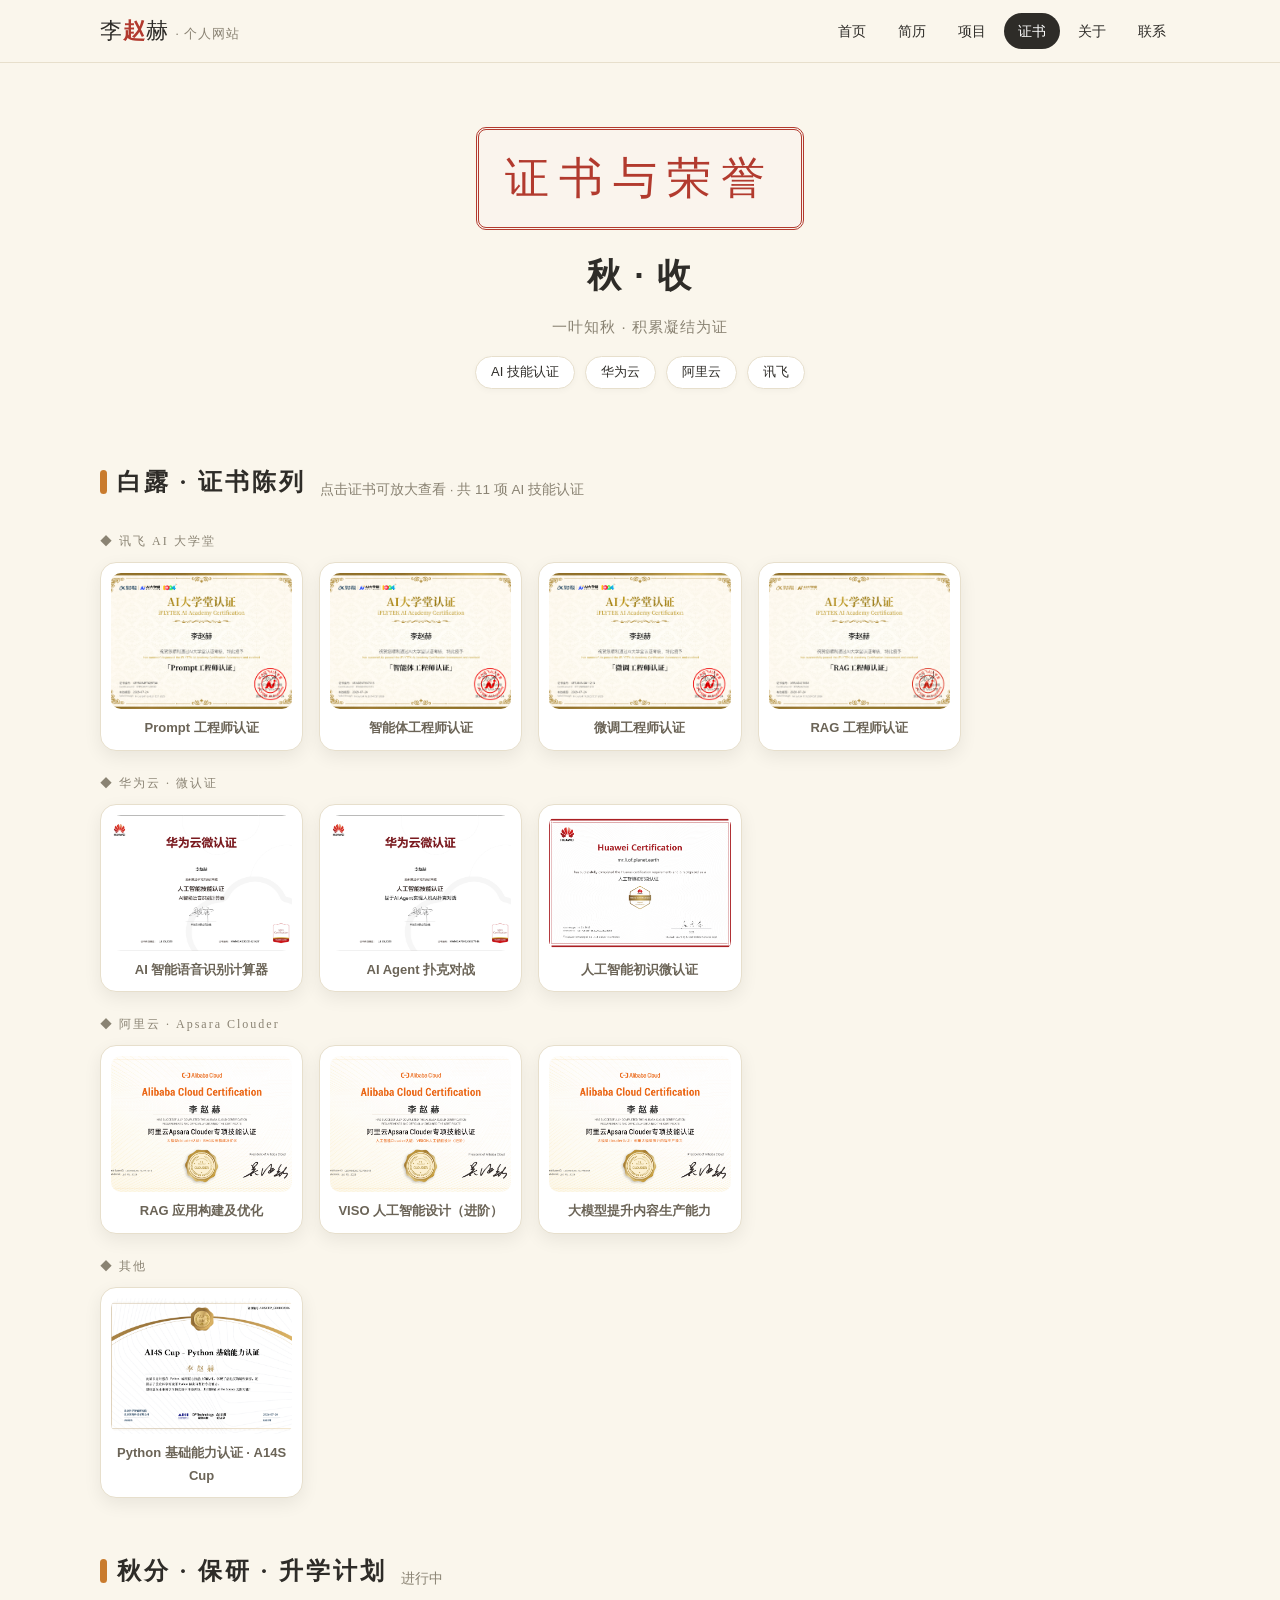
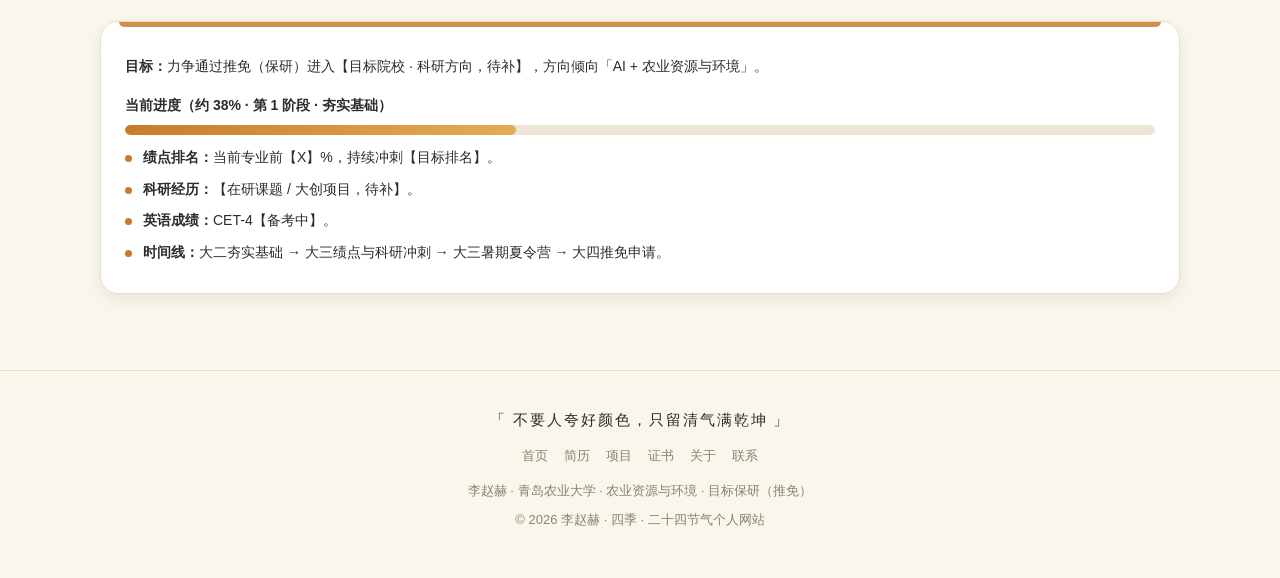
==== certificates.html @ 1468bda0 "Add files via upload" ====
<!DOCTYPE html>
<html lang="zh-CN">
<head>
<meta charset="UTF-8">
<meta name="viewport" content="width=device-width, initial-scale=1.0">
<title>证书墙 · 李赵赫 · 个人网站</title>
<link rel="stylesheet" href="assets/style.css">
<link rel="icon" href="data:image/svg+xml,<svg xmlns='http://www.w3.org/2000/svg' viewBox='0 0 100 100'><text y='.9em' font-size='90'>🌿</text></svg>">
</head>
<body class="season-autumn">
<div id="fx-box"></div>
<header class="site-header">
  <div class="site-nav">
    <a class="site-logo" href="index.html">李<b>赵</b>赫 <span style="font-size:13px;color:var(--muted);font-family:var(--kai);">· 个人网站</span></a>
    <button class="nav-toggle" aria-label="菜单">☰</button>
    <nav class="nav-links">
      <a class="nav-link" href="index.html">首页</a>
      <a class="nav-link" href="resume.html">简历</a>
      <a class="nav-link" href="projects.html">项目</a>
      <a class="nav-link" href="certificates.html">证书</a>
      <a class="nav-link" href="about.html">关于</a>
      <a class="nav-link" href="contact.html">联系</a>
    </nav>
  </div>
</header>
<main class="page">
<div class="page-hero">
    <div class="hero-stamp">证书与荣誉</div>
    <h1>秋 · 收</h1>
    <p class="hero-sub">一叶知秋 · 积累凝结为证</p>
    <div class="hero-tags"><span class="tag">AI 技能认证</span><span class="tag">华为云</span><span class="tag">阿里云</span><span class="tag">讯飞</span></div>
  </div>
      <section class="section">
        <div class="section-head"><h2 class="section-title sc-autumn">白露 · 证书陈列</h2><span class="section-sub">点击证书可放大查看 · 共 11 项 AI 技能认证</span></div>
        <p class="cert-group" style="margin-bottom:10px; font-family:var(--kai); letter-spacing:2px;">◆ 讯飞 AI 大学堂</p>
        <div class="cert-grid">
          <div class="cert-slot"><div class="cert-img" data-src="证书图片/Ai大学认证证书.png" data-name="Prompt 工程师认证 · 讯飞 AI 大学堂"><img src="证书图片/Ai大学认证证书.png" alt="Prompt 工程师认证"><span class="zoom-hint">🔍 点击放大</span></div><div class="cert-name">Prompt 工程师认证</div></div>
          <div class="cert-slot"><div class="cert-img" data-src="证书图片/Ai大学认证证书 (1).png" data-name="智能体工程师认证 · 讯飞 AI 大学堂"><img src="证书图片/Ai大学认证证书 (1).png" alt="智能体工程师认证"><span class="zoom-hint">🔍 点击放大</span></div><div class="cert-name">智能体工程师认证</div></div>
          <div class="cert-slot"><div class="cert-img" data-src="证书图片/2.png" data-name="微调工程师认证 · 讯飞 AI 大学堂"><img src="证书图片/2.png" alt="微调工程师认证"><span class="zoom-hint">🔍 点击放大</span></div><div class="cert-name">微调工程师认证</div></div>
          <div class="cert-slot"><div class="cert-img" data-src="证书图片/3.png" data-name="RAG 工程师认证 · 讯飞 AI 大学堂"><img src="证书图片/3.png" alt="RAG 工程师认证"><span class="zoom-hint">🔍 点击放大</span></div><div class="cert-name">RAG 工程师认证</div></div>
        </div>
        <p class="cert-group" style="margin:22px 0 10px; font-family:var(--kai); letter-spacing:2px;">◆ 华为云 · 微认证</p>
        <div class="cert-grid">
          <div class="cert-slot"><div class="cert-img" data-src="证书图片/20260725134501.png" data-name="AI 智能语音识别计算器 · 华为云微认证"><img src="证书图片/20260725134501.png" alt="AI 智能语音识别计算器"><span class="zoom-hint">🔍 点击放大</span></div><div class="cert-name">AI 智能语音识别计算器</div></div>
          <div class="cert-slot"><div class="cert-img" data-src="证书图片/20260726021500.png" data-name="基于 AI Agent 实现人机 AI 扑克对战 · 华为云微认证"><img src="证书图片/20260726021500.png" alt="AI Agent 扑克对战"><span class="zoom-hint">🔍 点击放大</span></div><div class="cert-name">AI Agent 扑克对战</div></div>
          <div class="cert-slot"><div class="cert-img" data-src="证书图片/人工智能初识微认证.png" data-name="人工智能初识微认证 · 华为"><img src="证书图片/人工智能初识微认证.png" alt="人工智能初识微认证"><span class="zoom-hint">🔍 点击放大</span></div><div class="cert-name">人工智能初识微认证</div></div>
        </div>
        <p class="cert-group" style="margin:22px 0 10px; font-family:var(--kai); letter-spacing:2px;">◆ 阿里云 · Apsara Clouder</p>
        <div class="cert-grid">
          <div class="cert-slot"><div class="cert-img" data-src="证书图片/img_3892541f21ab7a7210870f707578a4c5.png" data-name="RAG 应用构建及优化 · 阿里云"><img src="证书图片/img_3892541f21ab7a7210870f707578a4c5.png" alt="RAG 应用构建及优化"><span class="zoom-hint">🔍 点击放大</span></div><div class="cert-name">RAG 应用构建及优化</div></div>
          <div class="cert-slot"><div class="cert-img" data-src="证书图片/img_ba22cf81d685c0f8750d1ee1cc2ab497.png" data-name="VISO 人工智能设计（进阶）· 阿里云"><img src="证书图片/img_ba22cf81d685c0f8750d1ee1cc2ab497.png" alt="VISO 人工智能设计"><span class="zoom-hint">🔍 点击放大</span></div><div class="cert-name">VISO 人工智能设计（进阶）</div></div>
          <div class="cert-slot"><div class="cert-img" data-src="证书图片/img_e2f26f22787e02b42165fc8a90c676ac.png" data-name="利用大模型提升内容生产能力 · 阿里云"><img src="证书图片/img_e2f26f22787e02b42165fc8a90c676ac.png" alt="利用大模型提升内容生产能力"><span class="zoom-hint">🔍 点击放大</span></div><div class="cert-name">大模型提升内容生产能力</div></div>
        </div>
        <p class="cert-group" style="margin:22px 0 10px; font-family:var(--kai); letter-spacing:2px;">◆ 其他</p>
        <div class="cert-grid">
          <div class="cert-slot"><div class="cert-img" data-src="证书图片/certificate.png" data-name="Python 基础能力认证 · A14S Cup"><img src="证书图片/certificate.png" alt="Python 基础能力认证"><span class="zoom-hint">🔍 点击放大</span></div><div class="cert-name">Python 基础能力认证 · A14S Cup</div></div>
        </div>
      </section>
      <section class="section">
        <div class="section-head"><h2 class="section-title sc-autumn">秋分 · 保研 · 升学计划</h2><span class="section-sub">进行中</span></div>
        <div class="card sc-autumn reveal">
          <p><b>目标：</b>力争通过推免（保研）进入【目标院校 · 科研方向，待补】，方向倾向「AI + 农业资源与环境」。</p>
          <p style="margin-top:14px;"><b>当前进度（约 38% · 第 1 阶段 · 夯实基础）</b></p>
          <div class="progress" style="height:10px;border-radius:8px;background:#EDE6D6;margin-top:8px;overflow:hidden;"><i style="display:block;height:100%;width:38%;background:linear-gradient(90deg,#C97B2D,#E3AC56);"></i></div>
          <ul class="dots">
            <li><b>绩点排名：</b>当前专业前【X】%，持续冲刺【目标排名】。</li>
            <li><b>科研经历：</b>【在研课题 / 大创项目，待补】。</li>
            <li><b>英语成绩：</b>CET-4【备考中】。</li>
            <li><b>时间线：</b>大二夯实基础 → 大三绩点与科研冲刺 → 大三暑期夏令营 → 大四推免申请。</li>
          </ul>
        </div>
      </section>
</main>
<footer class="site-footer">
  <div class="f-quote">「 不要人夸好颜色，只留清气满乾坤 」</div>
  <div class="f-links">
    <a href="index.html">首页</a>
    <a href="resume.html">简历</a>
    <a href="projects.html">项目</a>
    <a href="certificates.html">证书</a>
    <a href="about.html">关于</a>
    <a href="contact.html">联系</a>
  </div>
  <p style="margin-top:12px;">李赵赫 · 青岛农业大学 · 农业资源与环境 · 目标保研（推免）</p>
  <p style="margin-top:6px;">© 2026 李赵赫 · 四季 · 二十四节气个人网站</p>
</footer>
<div class="lightbox" id="lightbox" onclick="if(event.target===this)this.classList.remove('open')">
  <button class="lb-close" onclick="document.getElementById('lightbox').classList.remove('open')" aria-label="关闭">✕</button>
  <button class="lb-nav lb-prev" aria-label="上一张">‹</button>
  <div class="lb-stage">
    <img id="lbImg" src="" alt="证书大图">
    <div class="lb-cap" id="lbCap"></div>
    <div class="lb-count" id="lbCount"></div>
  </div>
  <button class="lb-nav lb-next" aria-label="下一张">›</button>
</div>
<script src="assets/js/main.js"></script>
</body>
</html>
---- assets/style.css ----
/* ═══════════════════════════════════════════════════════════════
   李赵赫 · 个人网站 —— 全站共享样式（四季 · 二十四节气设计系统）
   所有页面统一使用本文件：顶部导航 / 页脚 / 页面结构 / 卡片 / 季节配色
   季节色工具类：sc-spring / sc-summer / sc-autumn / sc-winter
   ═══════════════════════════════════════════════════════════════ */
:root{
  --paper:#FAF6EC;
  --ink:#2E2C28;
  --muted:#8A8373;
  --line:#E7DFCC;
  --card:#FFFFFF;

  --spring:#6E9C5D;  --spring-deep:#4F7A40;  --spring-tint:#EDF3E6;
  --summer:#2E8B74;  --summer-deep:#1F6A58;  --summer-tint:#E4F0EA;
  --autumn:#C97B2D;  --autumn-deep:#A25E1D;  --autumn-tint:#F6ECDA;
  --winter:#4A6289;  --winter-deep:#35476B;  --winter-tint:#E6EAF1;

  --seal:#B23A2E;

  --xing:"华文行楷","STXingkai","Xingkai SC","STKaiti","KaiTi",cursive;
  --kai:"STKaiti","KaiTi","楷体",serif;
  --song:"STSong","SimSun","宋体",serif;

  --shadow:0 6px 18px rgba(0,0,0,.07);
  --shadow-lg:0 14px 32px rgba(0,0,0,.12);
}

*{box-sizing:border-box; margin:0; padding:0;}
html{scroll-behavior:smooth;}
body{
  background:var(--paper);
  color:var(--ink);
  font-family:"Microsoft YaHei","PingFang SC","Noto Sans SC",sans-serif;
  line-height:1.75;
  -webkit-font-smoothing:antialiased;
}
img{max-width:100%; display:block;}
a{color:var(--ink);}

/* ═══════════ 顶部导航 ═══════════ */
.site-header{
  position:sticky; top:0; z-index:60;
  background:rgba(250,246,236,.94);
  backdrop-filter:blur(8px);
  border-bottom:1px solid var(--line);
}
.site-nav{
  max-width:1120px; margin:0 auto; padding:0 20px; height:62px;
  display:flex; align-items:center; gap:6px; position:relative;
}
.site-logo{
  font-family:var(--xing); font-size:22px; letter-spacing:1px;
  color:var(--ink); text-decoration:none; margin-right:auto; white-space:nowrap;
}
.site-logo b{color:var(--seal);}
.nav-links{display:flex; gap:4px; align-items:center;}
.nav-link{
  color:var(--ink); text-decoration:none; font-size:14px;
  padding:6px 14px; border-radius:20px; transition:.2s; white-space:nowrap;
}
.nav-link:hover{background:#fff; box-shadow:var(--shadow);}
.nav-link.active{color:#fff; background:var(--ink);}
.nav-toggle{
  display:none; background:none; border:1px solid var(--line); border-radius:10px;
  padding:6px 13px; font-size:17px; cursor:pointer; color:var(--ink);
}
@media (max-width:720px){
  .nav-links{
    display:none; position:absolute; top:62px; left:0; right:0;
    background:var(--paper); border-bottom:1px solid var(--line);
    padding:10px 20px 14px; flex-direction:column; align-items:flex-start; gap:2px;
    box-shadow:0 18px 30px rgba(0,0,0,.08);
  }
  .nav-links.open{display:flex;}
  .nav-toggle{display:inline-block;}
}

/* ═══════════ 页脚 ═══════════ */
.site-footer{
  margin-top:76px; border-top:1px solid var(--line);
  padding:36px 20px 46px; text-align:center; color:var(--muted); font-size:13px;
}
.site-footer .f-quote{font-family:var(--kai); font-size:15px; letter-spacing:2px; color:var(--ink);}
.site-footer b{color:var(--seal);}
.f-links{margin-top:12px; display:flex; gap:16px; justify-content:center; flex-wrap:wrap;}
.f-links a{color:var(--muted); text-decoration:none; transition:.2s;}
.f-links a:hover{color:var(--seal);}

/* ═══════════ 页面容器 / 区块 ═══════════ */
.page{max-width:1120px; margin:0 auto; padding:0 20px;}
.section{margin-top:52px;}
.section-head{display:flex; align-items:baseline; gap:14px; margin-bottom:8px; flex-wrap:wrap;}
.section-title{
  font-family:var(--kai); font-size:24px; letter-spacing:3px; color:var(--ink);
  display:flex; align-items:center; gap:10px;
}
.section-title::before{content:""; width:7px; height:24px; border-radius:5px; background:var(--sc,var(--autumn));}
.section-title em{font-style:normal; font-size:13px; color:var(--muted); letter-spacing:1px; font-family:"Microsoft YaHei",sans-serif;}
.section-sub{color:var(--muted); font-size:13.5px; margin-bottom:22px;}

/* ═══════════ 页面 Hero ═══════════ */
.page-hero{text-align:center; padding:64px 20px 20px;}
.page-hero .hero-stamp{
  display:inline-block; border:3px double var(--seal); color:var(--seal);
  font-family:var(--xing); font-size:44px; letter-spacing:10px; padding:10px 26px; border-radius:10px;
  background:rgba(251,243,238,.6);
}
.page-hero h1{margin-top:16px; font-size:34px; letter-spacing:2px;}
.page-hero .hero-sub{margin-top:8px; color:var(--muted); font-size:15px; letter-spacing:1px;}
.page-hero .hero-tags{margin-top:16px; display:flex; gap:10px; justify-content:center; flex-wrap:wrap;}

/* ═══════════ 通用组件 ═══════════ */
.btn{
  display:inline-block; border:1px solid var(--line); background:#fff; color:var(--ink);
  border-radius:24px; padding:9px 22px; font-size:14px; cursor:pointer; text-decoration:none;
  transition:transform .2s, box-shadow .2s, border-color .2s; font-family:inherit;
}
.btn:hover{transform:translateY(-2px); box-shadow:var(--shadow); border-color:#C9BFAB;}
.btn.primary{background:var(--ink); color:#fff; border-color:var(--ink);}
.btn.primary:hover{background:#14120F;}
.btn.season{background:var(--sc,var(--autumn)); color:#fff; border-color:transparent;}
.btn.season:hover{filter:brightness(1.08);}
.btn.ghost{background:transparent;}
.progress{height:10px; border-radius:8px; background:#EDE6D6; margin-top:8px; overflow:hidden;}
.progress i{display:block; height:100%; border-radius:8px;}

.tag{
  display:inline-block; border:1px solid var(--line); background:#fff;
  border-radius:20px; padding:4px 15px; font-size:13px; box-shadow:0 2px 6px rgba(0,0,0,.03);
}
.tag b{color:var(--sc,var(--autumn));}

/* 卡片 */
.card{
  background:var(--card); border:1px solid var(--line); border-radius:18px;
  padding:22px 24px; box-shadow:var(--shadow); position:relative; overflow:hidden;
  transition:transform .28s cubic-bezier(.22,.61,.36,1), box-shadow .28s;
}
.card:hover{transform:translateY(-5px); box-shadow:var(--shadow-lg);}
.card::after{content:""; position:absolute; left:18px; right:18px; top:0; height:5px; border-radius:0 0 8px 8px; background:var(--sc,var(--autumn)); opacity:.85;}
.card .card-title{font-size:17px; font-weight:700; display:flex; align-items:center; flex-wrap:wrap; gap:8px;}
.card .card-sub{font-size:12.5px; color:var(--muted); margin-top:4px;}
.card p{margin-top:10px; font-size:14px;}
.card ul.dots{list-style:none; margin-top:10px;}
.card ul.dots li{position:relative; padding-left:18px; margin:7px 0; font-size:14px;}
.card ul.dots li::before{content:""; position:absolute; left:0; top:10px; width:7px; height:7px; border-radius:50%; background:var(--sc,var(--autumn));}

.grid{display:grid; gap:20px;}
.grid-2{grid-template-columns:repeat(auto-fit,minmax(320px,1fr));}
.grid-3{grid-template-columns:repeat(auto-fit,minmax(260px,1fr));}
.grid-4{grid-template-columns:repeat(auto-fit,minmax(210px,1fr));}

/* 季节配色工具类（配合 --sc 变量使用） */
.sc-spring{--sc:var(--spring); --sc-deep:var(--spring-deep);}
.sc-summer{--sc:var(--summer); --sc-deep:var(--summer-deep);}
.sc-autumn{--sc:var(--autumn); --sc-deep:var(--autumn-deep);}
.sc-winter{--sc:var(--winter); --sc-deep:var(--winter-deep);}
.tint-spring{background:linear-gradient(150deg,var(--spring-tint),transparent 65%);}
.tint-summer{background:linear-gradient(150deg,var(--summer-tint),transparent 65%);}
.tint-autumn{background:linear-gradient(150deg,var(--autumn-tint),transparent 65%);}
.tint-winter{background:linear-gradient(150deg,var(--winter-tint),transparent 65%);}

/* 季节门（首页 / 导航用） */
.season-gate{
  text-align:center; color:#fff; border:none; border-radius:22px; padding:26px 12px 22px; cursor:pointer;
  text-decoration:none; display:block; position:relative; overflow:hidden;
  box-shadow:0 12px 26px rgba(0,0,0,.16); transition:transform .3s, box-shadow .3s;
}
.season-gate:hover{transform:translateY(-7px) scale(1.02); box-shadow:0 20px 40px rgba(0,0,0,.22);}
.season-gate::before{content:attr(data-c); position:absolute; right:0; bottom:-20px; font-family:var(--xing); font-size:96px; opacity:.16; line-height:1;}
.season-gate .g-char{font-family:var(--xing); font-size:52px; line-height:1.15; display:block;}
.season-gate .g-name{font-size:20px; font-weight:700; letter-spacing:4px; display:block; margin-top:2px;}
.season-gate .g-sub{font-size:12px; opacity:.9; display:block; margin-top:4px;}
.gate-spring{background:linear-gradient(155deg,#8AB573,#527C44);}
.gate-summer{background:linear-gradient(155deg,#44A488,#1D6B58);}
.gate-autumn{background:linear-gradient(155deg,#E1A84E,#A45F1F);}
.gate-winter{background:linear-gradient(155deg,#6984AC,#32486E);}

/* 证书墙 */
.cert-grid{display:grid; grid-template-columns:repeat(auto-fill,minmax(190px,1fr)); gap:16px;}
.cert-slot{
  border:1px solid var(--line); border-radius:16px; padding:10px; background:#fff;
  text-align:center; box-shadow:var(--shadow); transition:transform .25s, box-shadow .25s;
}
.cert-slot:hover{transform:translateY(-5px); box-shadow:var(--shadow-lg);}
.cert-img{
  width:100%; aspect-ratio:4/3; border-radius:10px; overflow:hidden; position:relative; cursor:pointer;
  background:repeating-linear-gradient(45deg,#F3EEDA,#F3EEDA 10px,#EDE5D2 10px,#EDE5D2 20px);
  display:flex; align-items:center; justify-content:center; color:#A79E88; font-size:12px;
}
.cert-img img{width:100%; height:100%; object-fit:cover; transition:transform .35s;}
.cert-slot:hover .cert-img img{transform:scale(1.06);}
.cert-img .zoom-hint{position:absolute; bottom:7px; left:50%; transform:translateX(-50%); background:rgba(46,44,40,.66); color:#fff; font-size:11px; padding:2px 12px; border-radius:20px; opacity:0; transition:.25s; white-space:nowrap; pointer-events:none;}
.cert-slot:hover .cert-img .zoom-hint{opacity:1;}
.cert-name{font-size:13px; margin-top:8px; font-weight:600; color:#6B6457;}
.cert-group{font-size:12px; color:var(--muted); letter-spacing:1px;}

/* 灯箱 */
.lightbox{position:fixed; inset:0; z-index:200; background:rgba(20,18,14,.9); display:flex; align-items:center; justify-content:center; opacity:0; pointer-events:none; transition:opacity .3s;}
.lightbox.open{opacity:1; pointer-events:auto;}
.lb-stage{max-width:88vw; max-height:86vh; display:flex; flex-direction:column; align-items:center; justify-content:center; padding:0 70px;}
.lb-stage img{max-width:88vw; max-height:70vh; object-fit:contain; border-radius:10px; box-shadow:0 24px 70px rgba(0,0,0,.55); transform:scale(.95); transition:transform .3s;}
.lightbox.open .lb-stage img{transform:scale(1);}
.lb-cap{margin-top:14px; color:#fff; font-size:16px; font-weight:600; letter-spacing:1px;}
.lb-count{margin-top:6px; color:rgba(255,255,255,.6); font-size:12.5px; letter-spacing:2px;}
.lb-close{position:absolute; top:18px; right:24px; background:rgba(255,255,255,.14); border:none; color:#fff; font-size:17px; width:44px; height:44px; border-radius:50%; cursor:pointer;}
.lb-close:hover{background:rgba(255,255,255,.3);}
.lb-nav{position:absolute; top:50%; transform:translateY(-50%); background:rgba(255,255,255,.14); border:none; color:#fff; font-size:32px; width:54px; height:76px; border-radius:16px; cursor:pointer;}
.lb-nav:hover{background:rgba(255,255,255,.3);}
.lb-prev{left:20px;} .lb-next{right:20px;}

/* 飘落季节元素 */
.fx{position:fixed; z-index:0; top:-40px; pointer-events:none; animation:fxfall linear infinite; opacity:.4;}
body.season-spring .fx{background:var(--spring); border-radius:80% 0 80% 0;}
body.season-summer .fx{background:var(--summer); border-radius:30% 70% 60% 40%;}
body.season-autumn .fx{background:var(--autumn); border-radius:50% 50% 0 50%;}
body.season-winter .fx{background:var(--winter); border-radius:50%;}
@keyframes fxfall{
  0%{transform:translate3d(0,0,0) rotate(0deg);}
  100%{transform:translate3d(7vw,118vh,0) rotate(360deg);}
}

/* 滚动显现动画 */
.reveal{opacity:0; transform:translateY(22px); transition:opacity .6s ease, transform .6s ease;}
.reveal.visible{opacity:1; transform:none;}

/* 响应式 */
@media (max-width:720px){
  .page-hero{padding:44px 16px 12px;}
  .page-hero h1{font-size:27px;}
  .site-footer{margin-top:50px;}
}
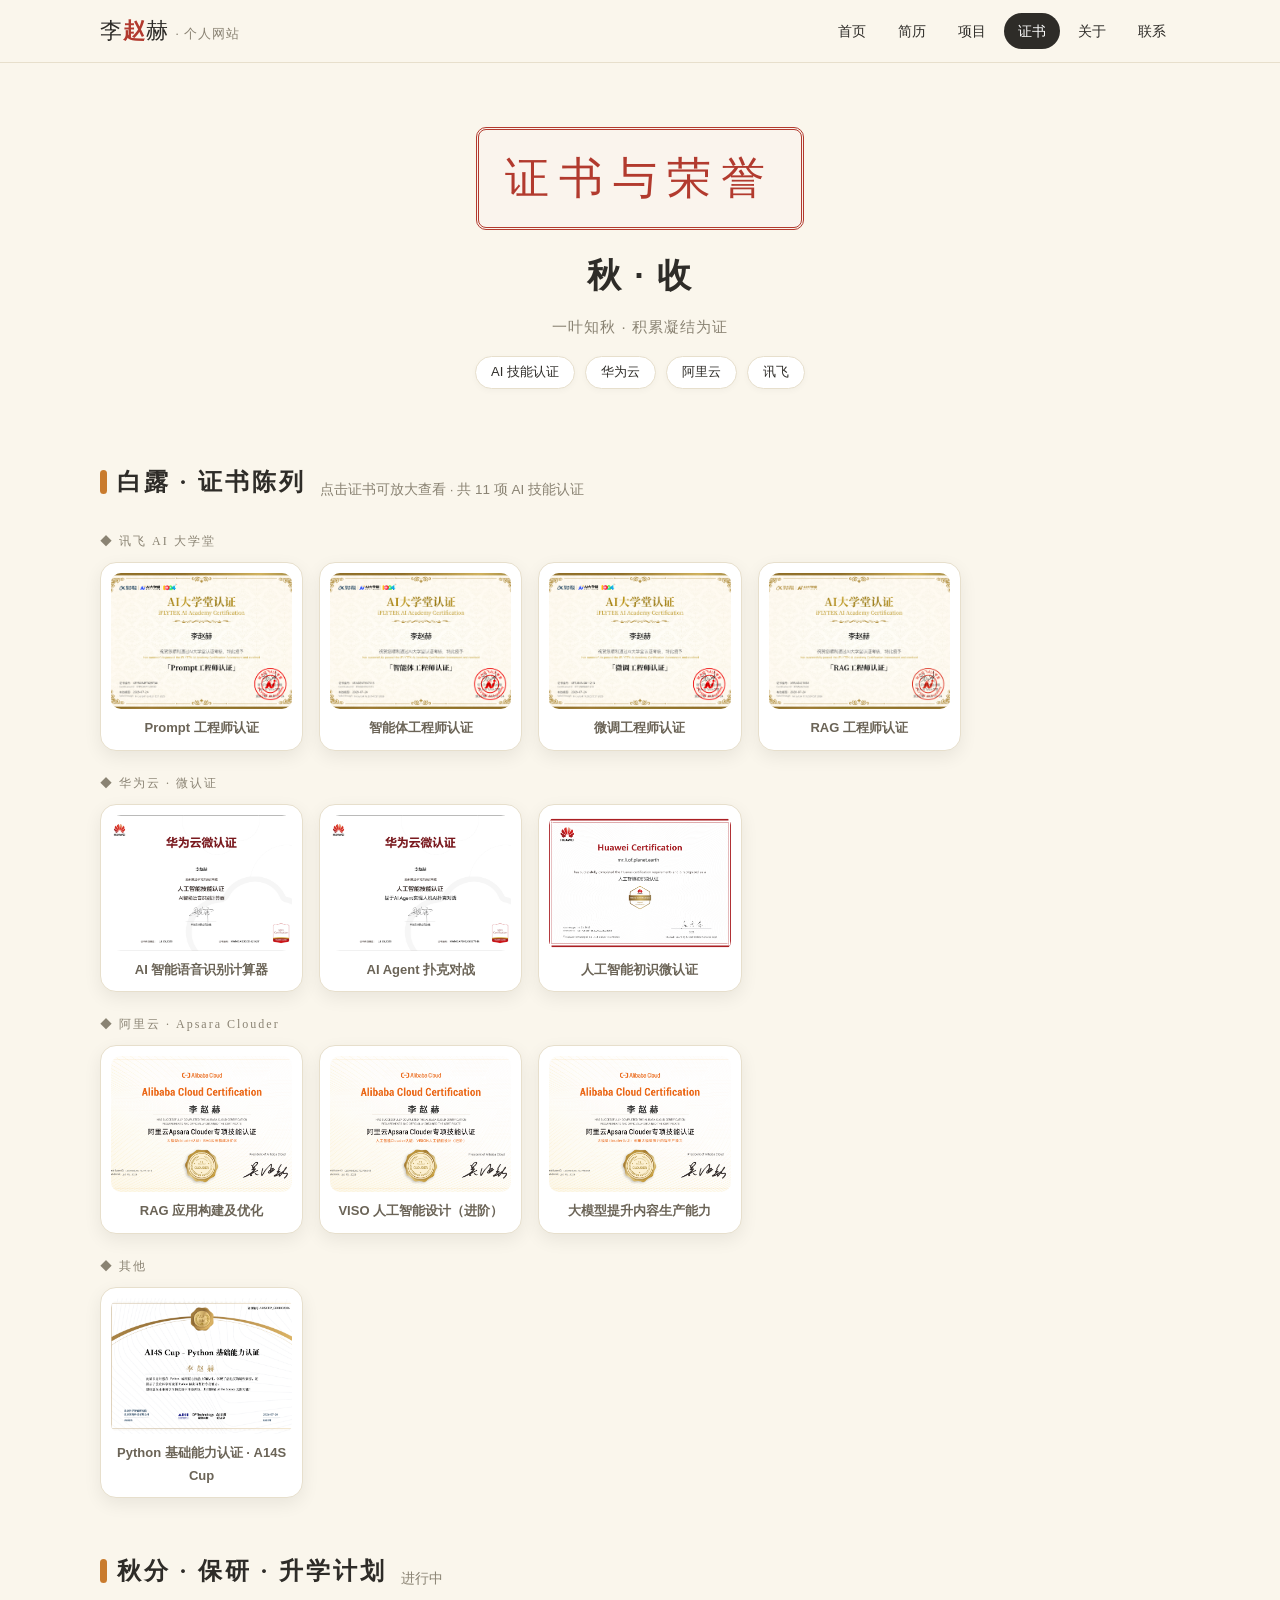
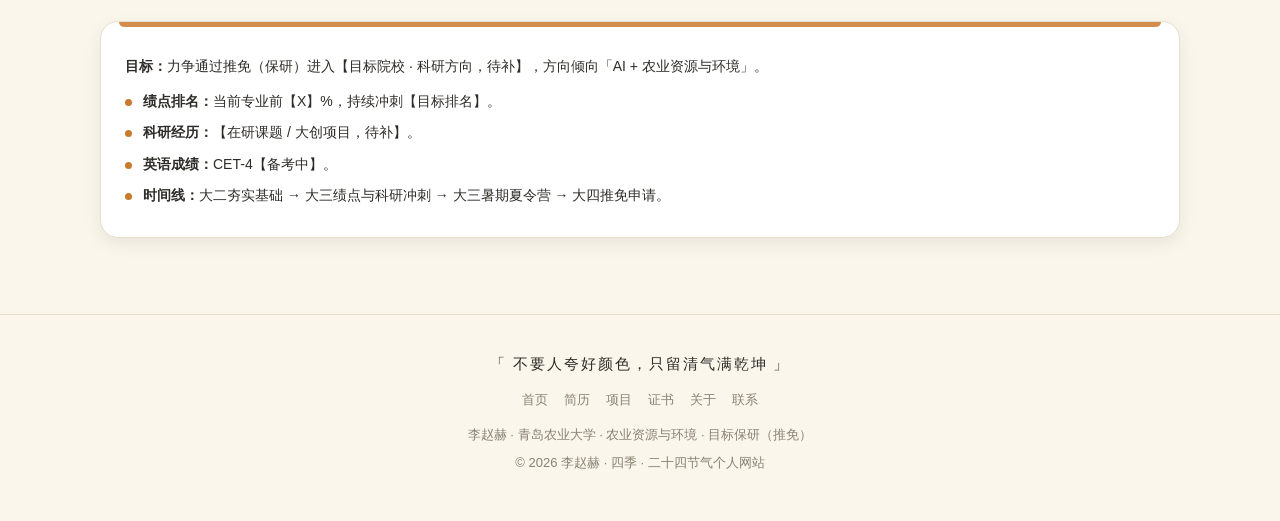
==== commit 8dc5f955: "内容清理与更新：删除编辑指南、清理占位与版本字样" ====
--- a/certificates.html
+++ b/certificates.html
@@ -60,8 +60,6 @@
         <div class="section-head"><h2 class="section-title sc-autumn">秋分 · 保研 · 升学计划</h2><span class="section-sub">进行中</span></div>
         <div class="card sc-autumn reveal">
           <p><b>目标：</b>力争通过推免（保研）进入【目标院校 · 科研方向，待补】，方向倾向「AI + 农业资源与环境」。</p>
-          <p style="margin-top:14px;"><b>当前进度（约 38% · 第 1 阶段 · 夯实基础）</b></p>
-          <div class="progress" style="height:10px;border-radius:8px;background:#EDE6D6;margin-top:8px;overflow:hidden;"><i style="display:block;height:100%;width:38%;background:linear-gradient(90deg,#C97B2D,#E3AC56);"></i></div>
           <ul class="dots">
             <li><b>绩点排名：</b>当前专业前【X】%，持续冲刺【目标排名】。</li>
             <li><b>科研经历：</b>【在研课题 / 大创项目，待补】。</li>
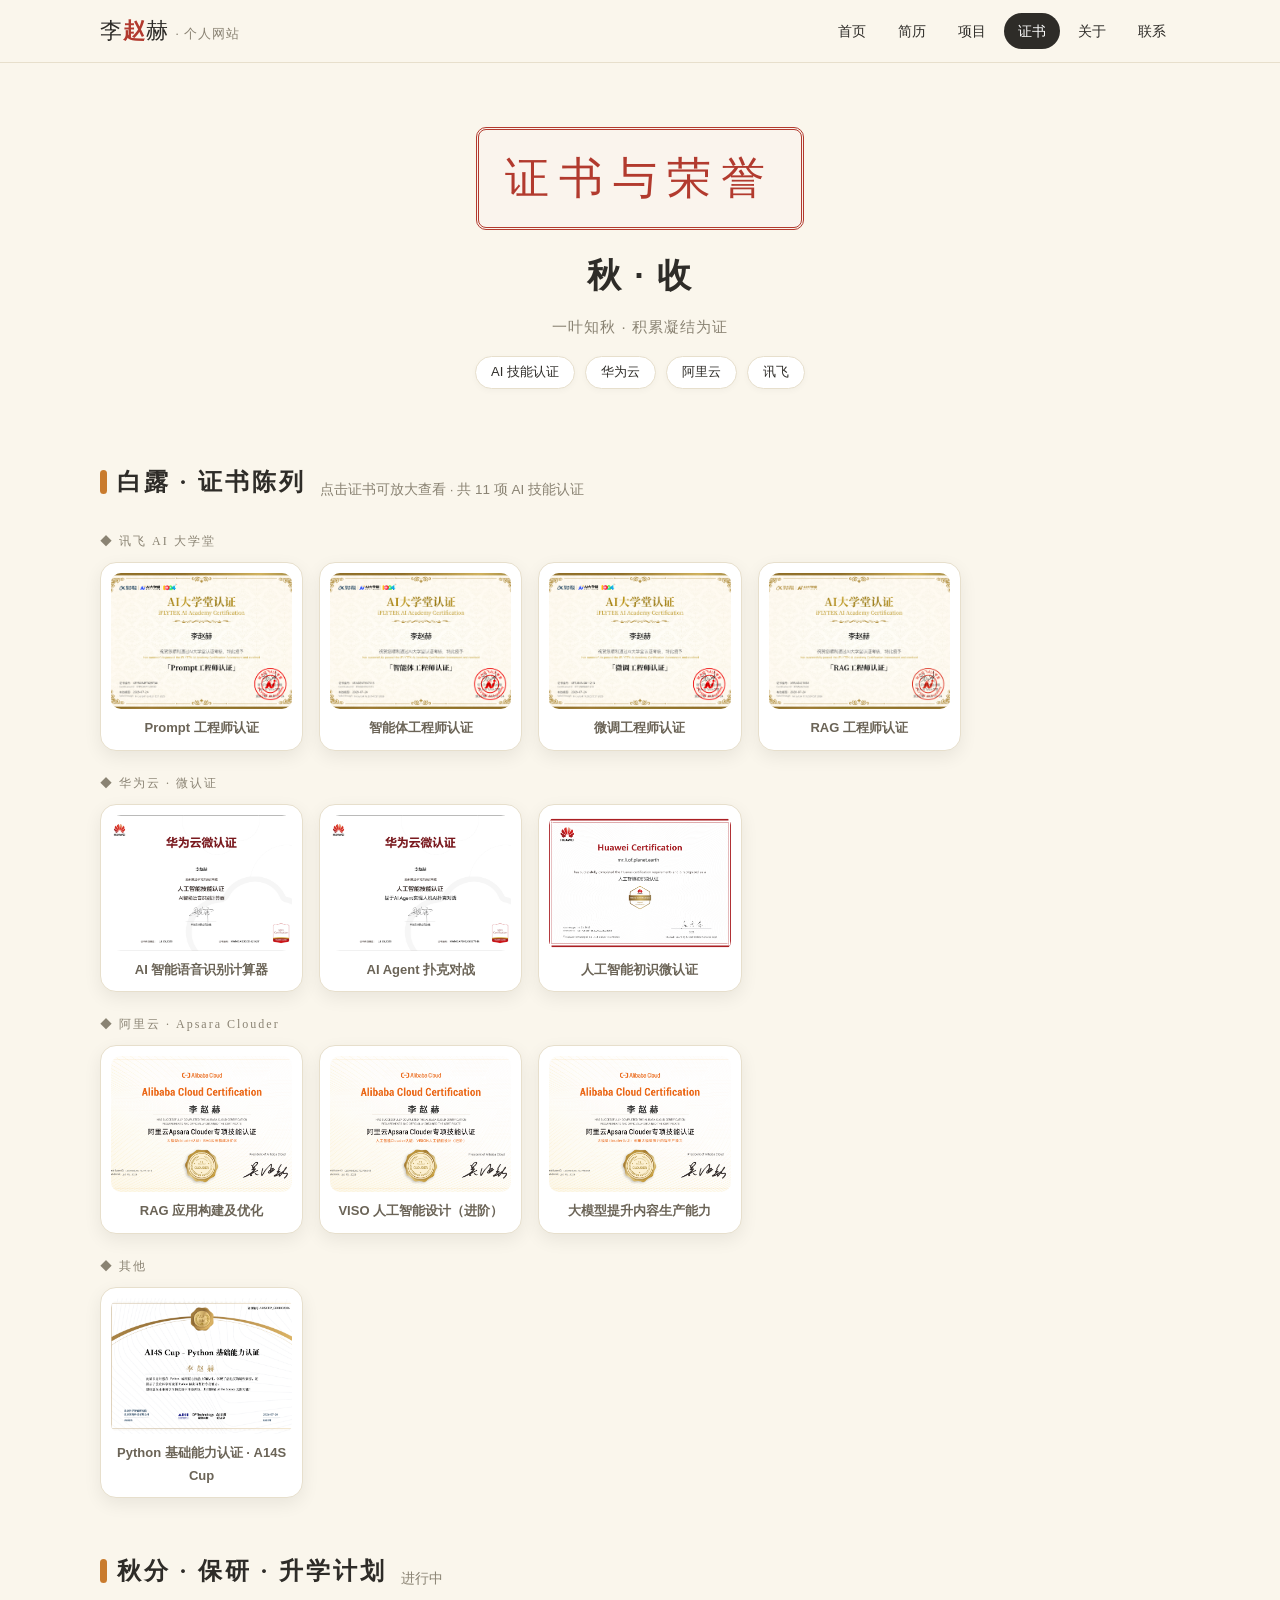
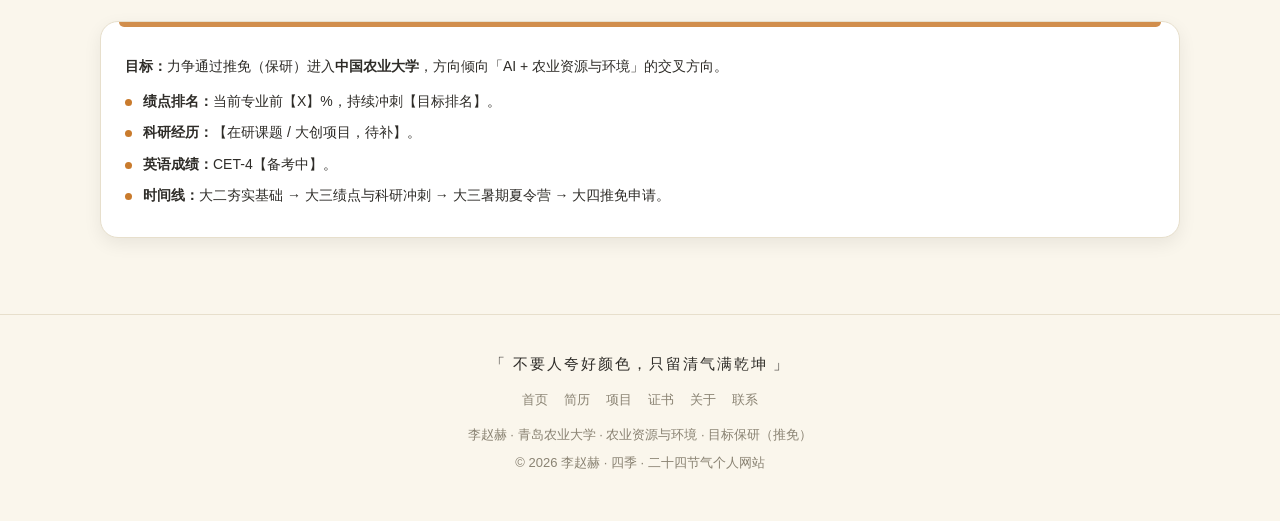
==== commit 7ac12820: "保研目标改为中国农业大学" ====
--- a/certificates.html
+++ b/certificates.html
@@ -59,7 +59,7 @@
       <section class="section">
         <div class="section-head"><h2 class="section-title sc-autumn">秋分 · 保研 · 升学计划</h2><span class="section-sub">进行中</span></div>
         <div class="card sc-autumn reveal">
-          <p><b>目标：</b>力争通过推免（保研）进入【目标院校 · 科研方向，待补】，方向倾向「AI + 农业资源与环境」。</p>
+          <p><b>目标：</b>力争通过推免（保研）进入<b>中国农业大学</b>，方向倾向「AI + 农业资源与环境」的交叉方向。</p>
           <ul class="dots">
             <li><b>绩点排名：</b>当前专业前【X】%，持续冲刺【目标排名】。</li>
             <li><b>科研经历：</b>【在研课题 / 大创项目，待补】。</li>
